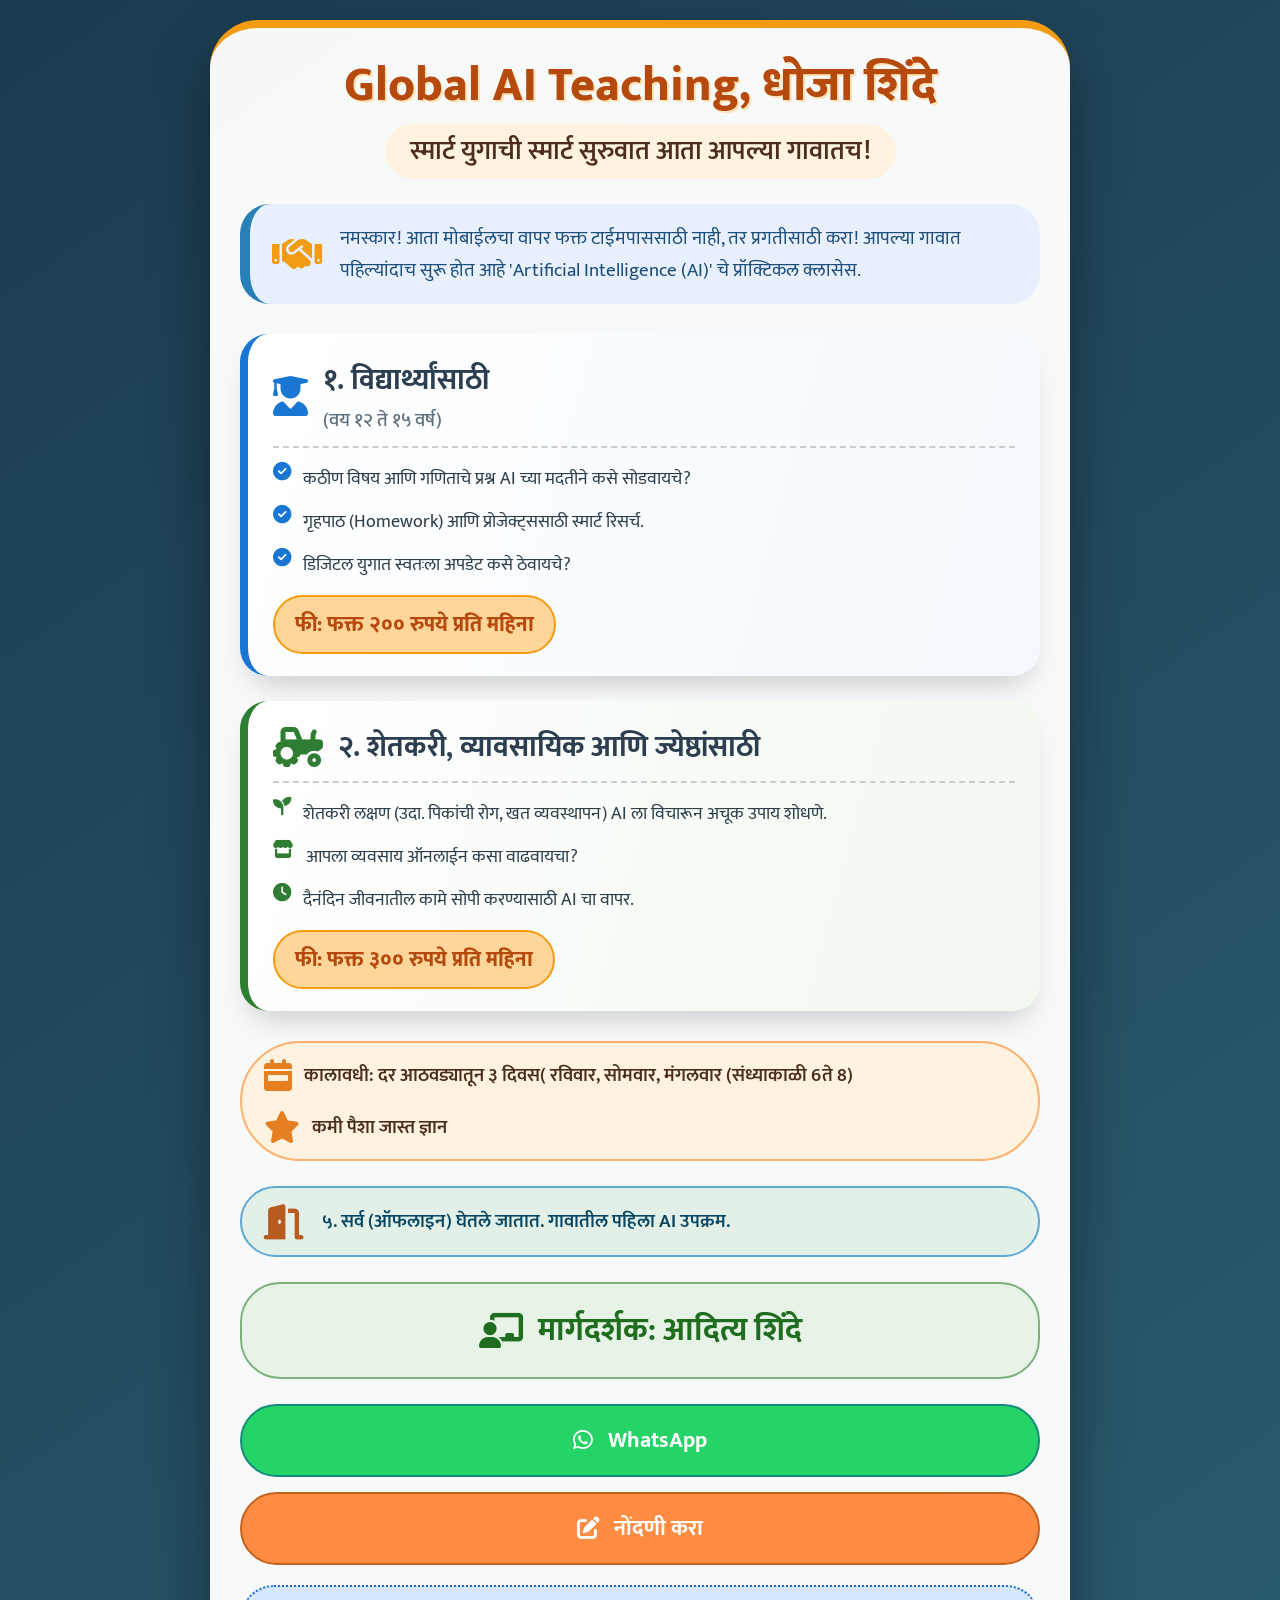
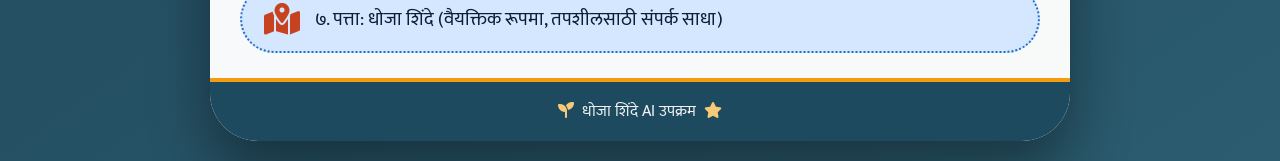
==== index.html @ 422663bb "Rename adhtml.html to index.html Change   Signed-off-by: ldkskjd6-max <ldkskjd6@gmail.com>" ====
<!DOCTYPE html>
<html lang="mr">
<head>
    <meta charset="UTF-8">
    <meta name="viewport" content="width=device-width, initial-scale=1.0">
    <title>Global AI Teaching | धोजा शिंदे</title>
    <!-- Font Awesome 6 (free icons) -->
    <link rel="stylesheet" href="https://cdnjs.cloudflare.com/ajax/libs/font-awesome/6.4.0/css/all.min.css">
    <!-- Google Font: Mukta (excellent for Marathi) -->
    <link href="https://fonts.googleapis.com/css2?family=Mukta:wght@300;400;500;600;700;800&display=swap" rel="stylesheet">
    <style>
        * {
            margin: 0;
            padding: 0;
            box-sizing: border-box;
        }

        body {
            background: linear-gradient(145deg, #1b3b4f, #2b5c6f);
            min-height: 100vh;
            display: flex;
            align-items: center;
            justify-content: center;
            font-family: 'Mukta', sans-serif;
            padding: 20px;
        }

        /* main card */
        .card {
            max-width: 860px;
            width: 100%;
            background: rgba(255, 255, 255, 0.97);
            backdrop-filter: blur(2px);
            border-radius: 48px;
            box-shadow: 0 30px 60px rgba(0, 0, 0, 0.4);
            border-top: 8px solid #f39c12;
            overflow: hidden;
        }

        .card-content {
            padding: 30px 30px 25px;
        }

        /* header */
        .header {
            text-align: center;
            margin-bottom: 25px;
        }

        .title {
            font-size: 3rem;
            font-weight: 800;
            color: #b6490e;
            line-height: 1.2;
            text-shadow: 2px 2px 0 #ffe3b6;
        }

        .subtitle {
            font-size: 1.6rem;
            color: #4e2e1b;
            background: #fff3e0;
            display: inline-block;
            padding: 6px 25px;
            border-radius: 50px;
            margin-top: 8px;
            font-weight: 600;
        }

        /* greeting */
        .greeting {
            background: #e8f0fe;
            border-left: 10px solid #2980b9;
            padding: 18px 22px;
            border-radius: 30px;
            font-size: 1.2rem;
            color: #1c4e7c;
            margin-bottom: 30px;
            display: flex;
            align-items: center;
            gap: 18px;
        }

        .greeting i {
            font-size: 2.5rem;
            color: #f39c12;
        }

        /* course cards */
        .course-grid {
            display: flex;
            flex-direction: column;
            gap: 25px;
            margin-bottom: 30px;
        }

        .course-item {
            border-radius: 28px;
            padding: 22px 25px;
            background: #ffffff;
            box-shadow: 0 18px 30px -12px rgba(0,0,0,0.2);
            border-left: 8px solid;
            transition: transform 0.2s;
        }

        .course-item:hover {
            transform: translateY(-4px);
        }

        .student-course {
            border-left-color: #1976d2;
            background: linear-gradient(105deg, #fff, #f3f9ff);
        }

        .farmer-course {
            border-left-color: #2e7d32;
            background: linear-gradient(105deg, #fff, #f1f9f0);
        }

        .course-header {
            display: flex;
            align-items: center;
            gap: 15px;
            margin-bottom: 15px;
            border-bottom: 2px dashed #ccc;
            padding-bottom: 10px;
        }

        .course-header i {
            font-size: 2.5rem;
        }

        .student-course .course-header i { color: #1976d2; }
        .farmer-course .course-header i { color: #2e7d32; }

        .course-header h2 {
            font-size: 1.8rem;
            font-weight: 700;
            color: #2c3e50;
        }

        .course-header h2 span {
            display: block;
            font-size: 1.2rem;
            color: #5e6f7d;
            font-weight: 500;
        }

        .feature-list {
            list-style: none;
            margin-bottom: 15px;
        }

        .feature-list li {
            font-size: 1.15rem;
            margin-bottom: 12px;
            color: #2d3f4b;
            display: flex;
            gap: 12px;
            align-items: flex-start;
        }

        .student-course .feature-list li i { color: #1976d2; }
        .farmer-course .feature-list li i { color: #2e7d32; }

        .fee-row {
            display: flex;
            gap: 20px;
            align-items: center;
            flex-wrap: wrap;
        }

        .fee-badge {
            background: #ffd699;
            color: #b6490e;
            padding: 10px 20px;
            border-radius: 60px;
            font-size: 1.3rem;
            font-weight: 800;
            border: 2px solid #f39c12;
        }

        /* info strip (time & students) */
        .info-strip {
            display: flex;
            flex-wrap: wrap;
            gap: 20px;
            justify-content: space-between;
            background: #fff3e0;
            padding: 16px 22px;
            border-radius: 60px;
            margin: 25px 0;
            border: 2px solid #ffb26e;
        }

        .info-item {
            display: flex;
            align-items: center;
            gap: 12px;
            font-size: 1.2rem;
            font-weight: 600;
            color: #4a2c1a;
        }

        .info-item i {
            font-size: 2rem;
            color: #e67e22;
        }

        /* offline message */
        .offline-box {
            background: #e2f0e8;
            padding: 16px 22px;
            border-radius: 50px;
            margin: 20px 0;
            display: flex;
            align-items: center;
            gap: 18px;
            border: 2px solid #5fa8d3;
            font-size: 1.2rem;
            font-weight: 600;
            color: #064663;
        }

        .offline-box i {
            font-size: 2.2rem;
            color: #b85b1e;
        }

        /* mentor section */
        .mentor-box {
            background: #e6f3e6;
            padding: 20px;
            border-radius: 40px;
            text-align: center;
            margin: 25px 0;
            border: 2px solid #7fb07f;
        }

        .mentor-box h3 {
            color: #1f6d1f;
            font-size: 2rem;
            display: flex;
            align-items: center;
            justify-content: center;
            gap: 15px;
        }

        .mentor-box h3 i {
            font-size: 2.2rem;
        }

        /* action buttons */
        .action-row {
            display: flex;
            flex-direction: column;
            gap: 15px;
            margin: 25px 0 20px;
        }

        .btn {
            display: flex;
            align-items: center;
            justify-content: center;
            gap: 15px;
            padding: 16px 20px;
            border-radius: 60px;
            font-size: 1.4rem;
            font-weight: 700;
            text-decoration: none;
            color: white;
            transition: 0.2s;
            border: none;
        }

        .btn:active { transform: scale(0.98); }

        .btn-wa {
            background: #25D366;
            border: 2px solid #128C7E;
        }
        .btn-wa:hover { background: #20b859; }

        .btn-reg {
            background: #ff8c42;
            border: 2px solid #c5621e;
        }
        .btn-reg:hover { background: #f57c2c; }

        /* address */
        .address {
            display: flex;
            align-items: center;
            gap: 15px;
            background: #d5e6ff;
            padding: 16px 22px;
            border-radius: 60px;
            font-size: 1.2rem;
            color: #0b1e37;
            border: 2px dotted #2370c9;
            margin-top: 10px;
        }

        .address i {
            font-size: 2rem;
            color: #c7421f;
        }

        /* footer */
        .footer {
            text-align: center;
            padding: 16px;
            background: #1e4a5f;
            color: #ecf0f1;
            font-size: 1rem;
            border-top: 4px solid #f39c12;
        }

        .footer i { color: #f7ca7a; margin: 0 4px; }

        /* responsive */
        @media (max-width: 600px) {
            .card-content { padding: 20px; }
            .title { font-size: 2.4rem; }
            .subtitle { font-size: 1.2rem; }
            .greeting { flex-direction: column; text-align: center; }
            .info-strip { flex-direction: column; align-items: flex-start; }
        }
    </style>
</head>
<body>
    <div class="card">
        <div class="card-content">
            <!-- header -->
            <div class="header">
                <div class="title">Global AI Teaching, धोजा शिंदे</div>
                <div class="subtitle">स्मार्ट युगाची स्मार्ट सुरुवात आता आपल्या गावातच!</div>
            </div>

            <!-- greeting -->
            <div class="greeting">
                <i class="fas fa-handshake"></i>
                <span>नमस्कार! आता मोबाईलचा वापर फक्त टाईमपाससाठी नाही, तर प्रगतीसाठी करा! आपल्या गावात पहिल्यांदाच सुरू होत आहे 'Artificial Intelligence (AI)' चे प्रॉक्टिकल क्लासेस.</span>
            </div>

            <!-- courses -->
            <div class="course-grid">
                <!-- student card -->
                <div class="course-item student-course">
                    <div class="course-header">
                        <i class="fas fa-user-graduate"></i>
                        <h2>१. विद्यार्थ्यांसाठी <span>(वय १२ ते १५ वर्ष)</span></h2>
                    </div>
                    <ul class="feature-list">
                        <li><i class="fas fa-check-circle"></i> कठीण विषय आणि गणिताचे प्रश्न AI च्या मदतीने कसे सोडवायचे?</li>
                        <li><i class="fas fa-check-circle"></i> गृहपाठ (Homework) आणि प्रोजेक्ट्ससाठी स्मार्ट रिसर्च.</li>
                        <li><i class="fas fa-check-circle"></i> डिजिटल युगात स्वतःला अपडेट कसे ठेवायचे?</li>
                    </ul>
                    <div class="fee-row">
                        <div class="fee-badge">फी: फक्त २०० रुपये प्रति महिना</div>
                    </div>
                </div>

                <!-- farmer card -->
                <div class="course-item farmer-course">
                    <div class="course-header">
                        <i class="fas fa-tractor"></i>
                        <h2>२. शेतकरी, व्यावसायिक आणि ज्येष्ठांसाठी</h2>
                    </div>
                    <ul class="feature-list">
                        <li><i class="fas fa-seedling"></i> शेतकरी लक्षण (उदा. पिकांची रोग, खत व्यवस्थापन) AI ला विचारून अचूक उपाय शोधणे.</li>
                        <li><i class="fas fa-store"></i> आपला व्यवसाय ऑनलाईन कसा वाढवायचा?</li>
                        <li><i class="fas fa-clock"></i> दैनंदिन जीवनातील कामे सोपी करण्यासाठी AI चा वापर.</li>
                    </ul>
                    <div class="fee-row">
                        <div class="fee-badge">फी: फक्त ३०० रुपये प्रति महिना</div>
                    </div>
                </div>
            </div>

            <!-- timing & student count (info strip) -->
            <div class="info-strip">
                <div class="info-item"><i class="fas fa-calendar-week"></i> कालावधी: दर आठवड्यातून ३ दिवस( रविवार, सोमवार, मंगलवार (संध्याकाळी 6ते 8)</div>
                <div class="info-item"><i class="fas fa-star"></i> कमी पैशा जास्त ज्ञान</div>
            </div>

            <!-- offline message -->
            <div class="offline-box">
                <i class="fas fa-door-open"></i>
                <span>५. सर्व (ऑफलाइन) घेतले जातात. गावातील पहिला AI उपक्रम.</span>
            </div>

            <!-- mentor -->
            <div class="mentor-box">
                <h3><i class="fas fa-chalkboard-teacher"></i> मार्गदर्शक: आदित्य शिंदे</h3>
            </div>

            <!-- action buttons -->
            <div class="action-row">
                <a href="https://wa.me/917666536380?text=नमस्कार! AI क्लासेसबद्दल माहिती हवी आहे." class="btn btn-wa" target="_blank">
                    <i class="fab fa-whatsapp"></i> WhatsApp
                </a>
                <a href="https://forms.gle/Eht3upmFnUvtGkN19" class="btn btn-reg" target="_blank">
                    <i class="fas fa-edit"></i> नोंदणी करा
                </a>
            </div>

            <!-- address -->
            <div class="address">
                <i class="fas fa-map-location-dot"></i>
                <span>७. पत्ता: धोजा शिंदे (वैयक्तिक रूपमा, तपशीलसाठी संपर्क साधा)</span>
            </div>
        </div>

        <!-- footer (optional, keeps design consistent) -->
        <div class="footer">
            <i class="fas fa-seedling"></i> धोजा शिंदे AI उपक्रम <i class="fas fa-star"></i>
        </div>
    </div>

    <!-- No complex JS needed; pure static information. -->
</body>
</html>
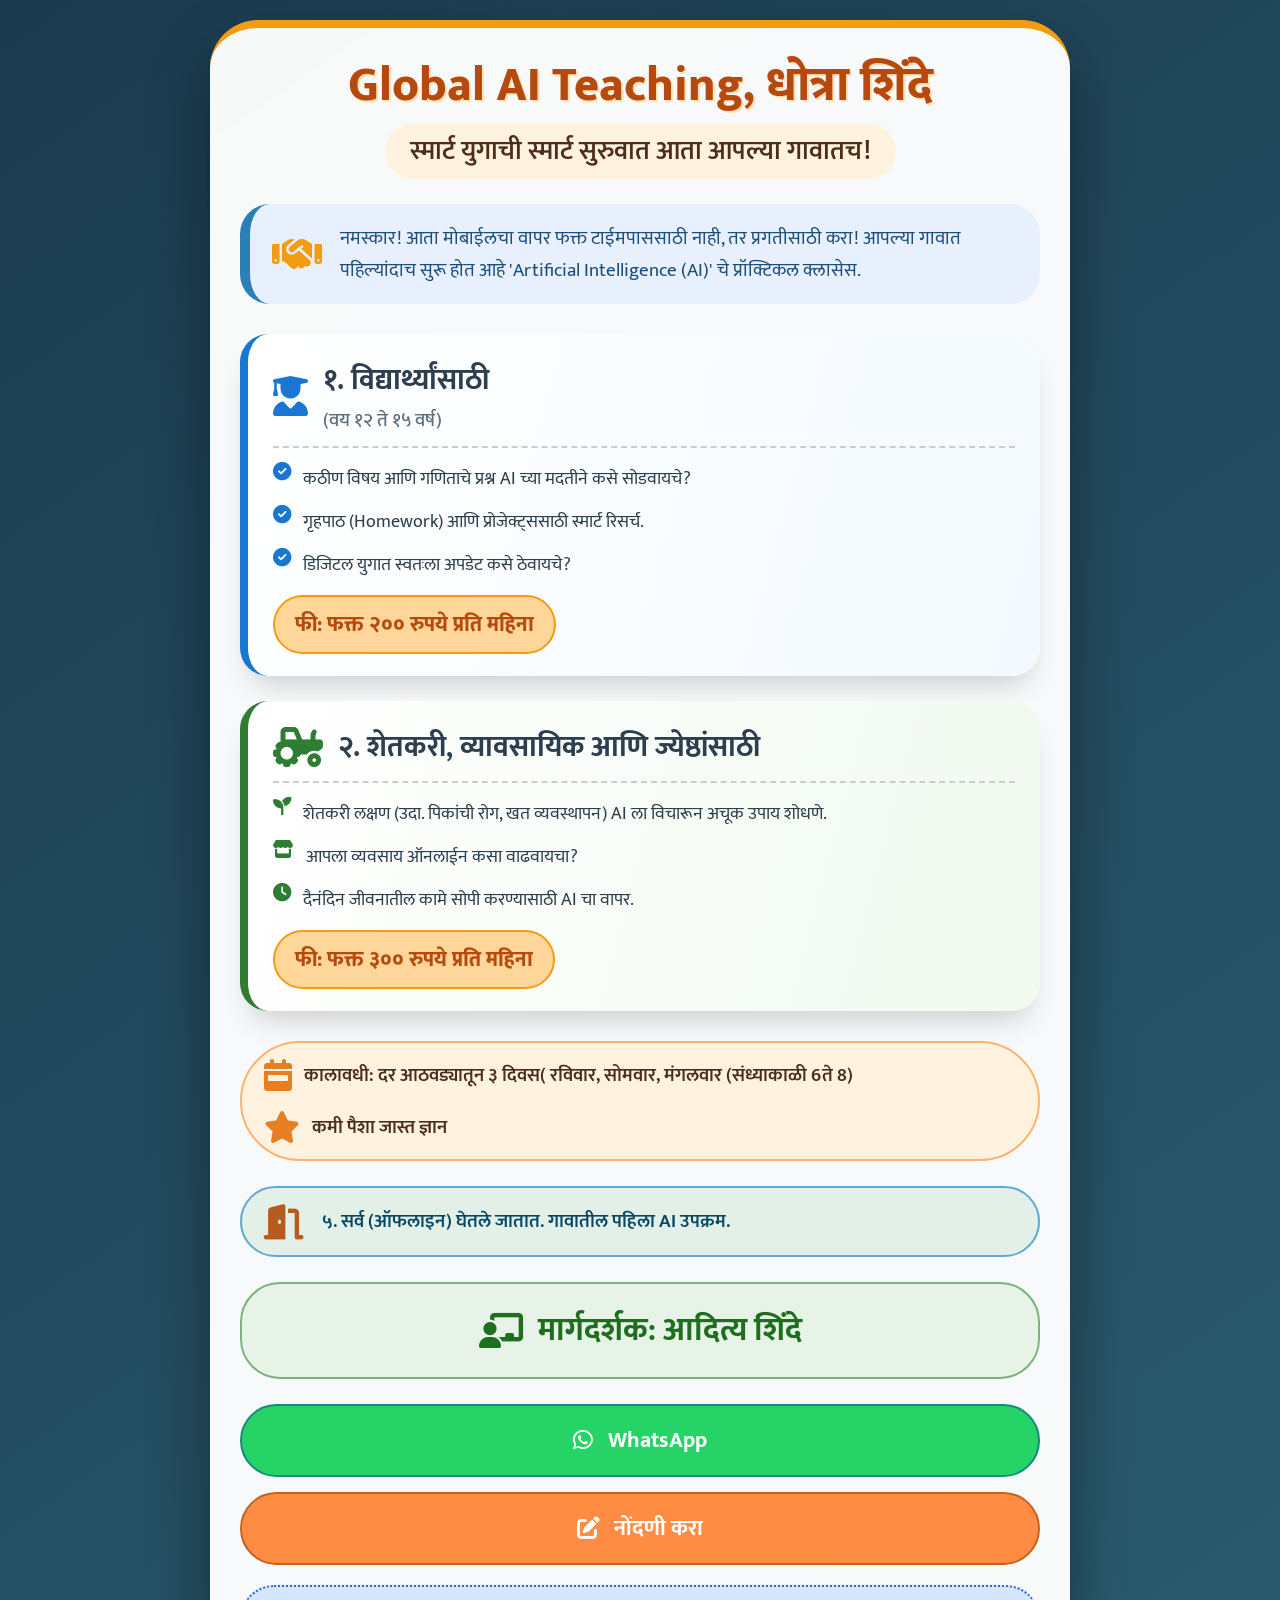
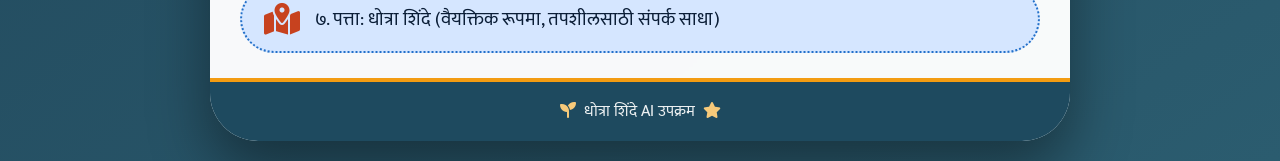
==== commit a031bbef: "index.html Change in village   Signed-off-by: ldkskjd6-max <ldkskjd6@gmail.com>" ====
--- a/index.html
+++ b/index.html
@@ -3,7 +3,7 @@
 <head>
     <meta charset="UTF-8">
     <meta name="viewport" content="width=device-width, initial-scale=1.0">
-    <title>Global AI Teaching | धोजा शिंदे</title>
+    <title>Global AI Teaching | धोत्रा शिंदे</title>
     <!-- Font Awesome 6 (free icons) -->
     <link rel="stylesheet" href="https://cdnjs.cloudflare.com/ajax/libs/font-awesome/6.4.0/css/all.min.css">
     <!-- Google Font: Mukta (excellent for Marathi) -->
@@ -332,7 +332,7 @@
         <div class="card-content">
             <!-- header -->
             <div class="header">
-                <div class="title">Global AI Teaching, धोजा शिंदे</div>
+                <div class="title">Global AI Teaching, धोत्रा शिंदे</div>
                 <div class="subtitle">स्मार्ट युगाची स्मार्ट सुरुवात आता आपल्या गावातच!</div>
             </div>
 
@@ -407,13 +407,13 @@
             <!-- address -->
             <div class="address">
                 <i class="fas fa-map-location-dot"></i>
-                <span>७. पत्ता: धोजा शिंदे (वैयक्तिक रूपमा, तपशीलसाठी संपर्क साधा)</span>
+                <span>७. पत्ता: धोत्रा शिंदे (वैयक्तिक रूपमा, तपशीलसाठी संपर्क साधा)</span>
             </div>
         </div>
 
         <!-- footer (optional, keeps design consistent) -->
         <div class="footer">
-            <i class="fas fa-seedling"></i> धोजा शिंदे AI उपक्रम <i class="fas fa-star"></i>
+            <i class="fas fa-seedling"></i> धोत्रा शिंदे AI उपक्रम <i class="fas fa-star"></i>
         </div>
     </div>
 
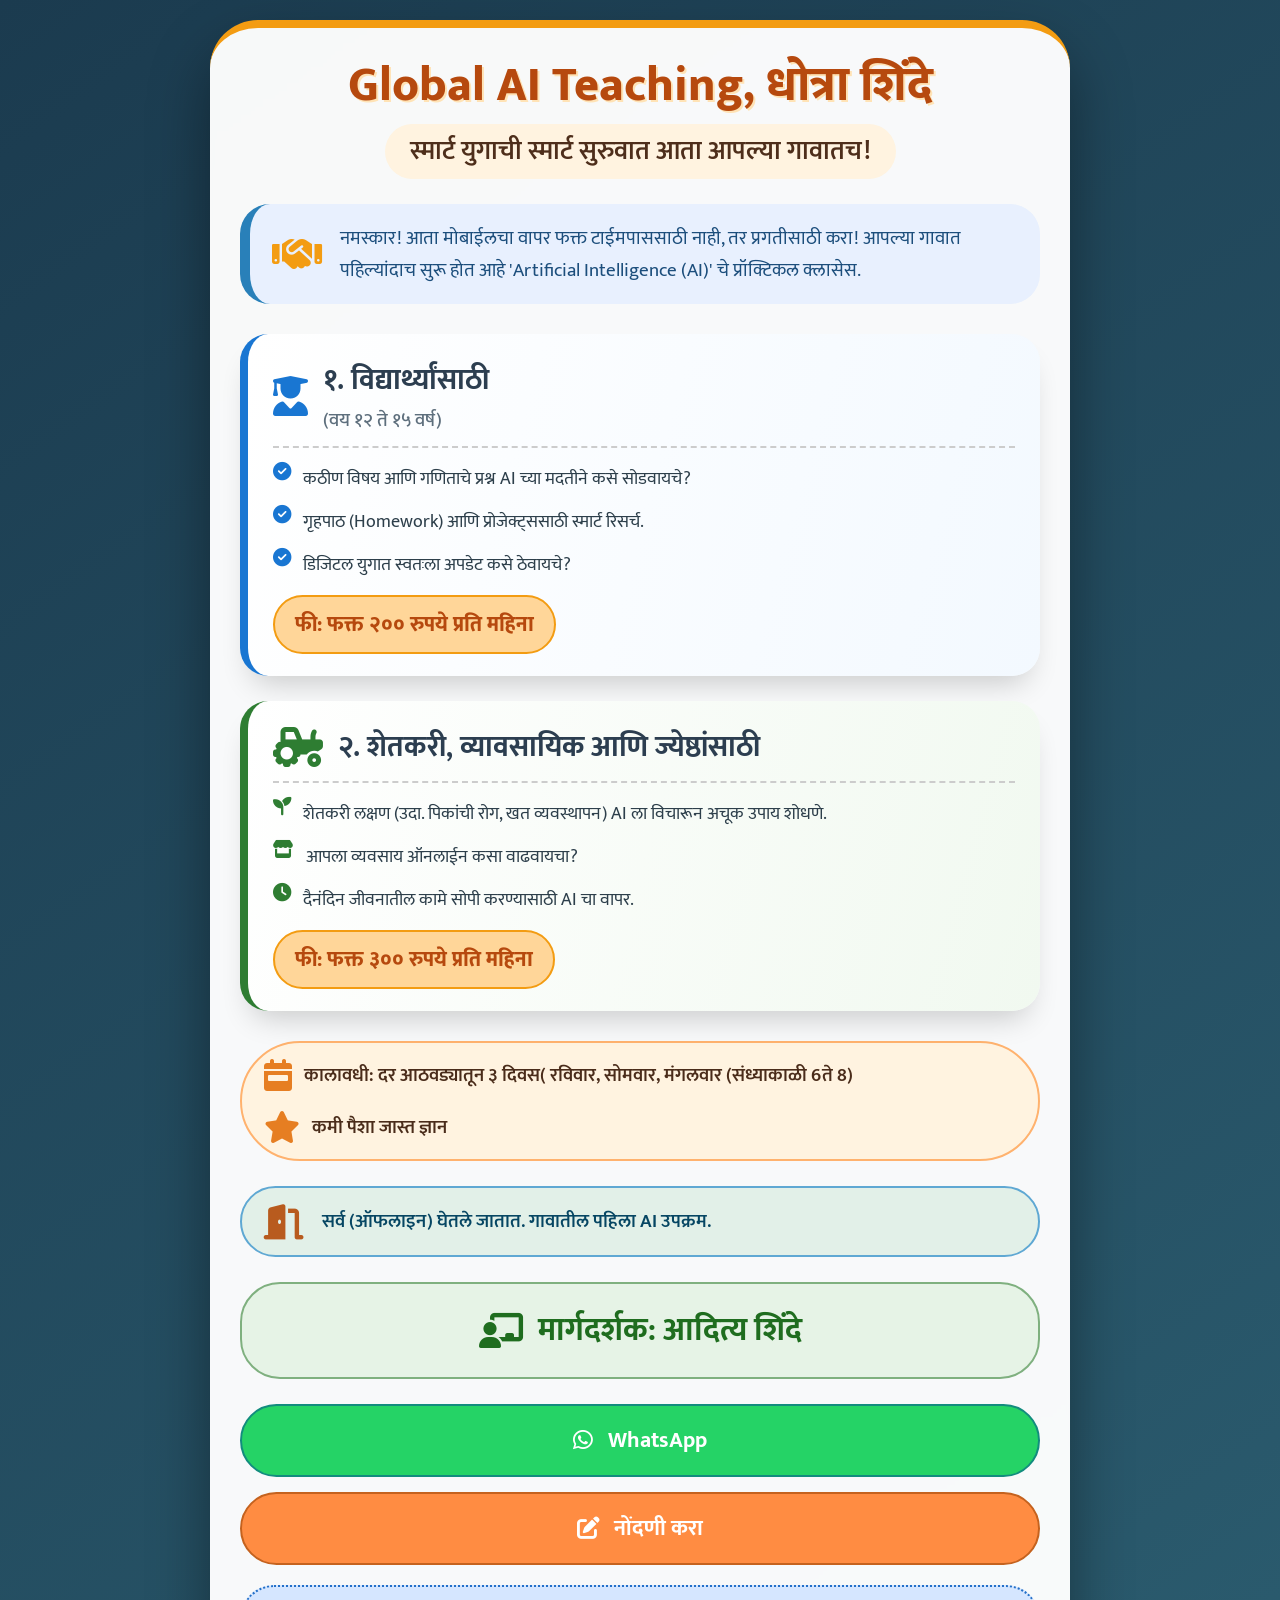
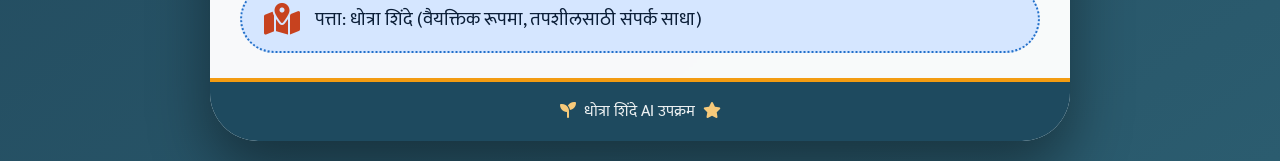
==== commit 41afe603: "index.html Change 2    Signed-off-by: ldkskjd6-max <ldkskjd6@gmail.com>" ====
--- a/index.html
+++ b/index.html
@@ -386,7 +386,7 @@
             <!-- offline message -->
             <div class="offline-box">
                 <i class="fas fa-door-open"></i>
-                <span>५. सर्व (ऑफलाइन) घेतले जातात. गावातील पहिला AI उपक्रम.</span>
+                <span>सर्व (ऑफलाइन) घेतले जातात. गावातील पहिला AI उपक्रम.</span>
             </div>
 
             <!-- mentor -->
@@ -407,7 +407,7 @@
             <!-- address -->
             <div class="address">
                 <i class="fas fa-map-location-dot"></i>
-                <span>७. पत्ता: धोत्रा शिंदे (वैयक्तिक रूपमा, तपशीलसाठी संपर्क साधा)</span>
+                <span>पत्ता: धोत्रा शिंदे (वैयक्तिक रूपमा, तपशीलसाठी संपर्क साधा)</span>
             </div>
         </div>
 
